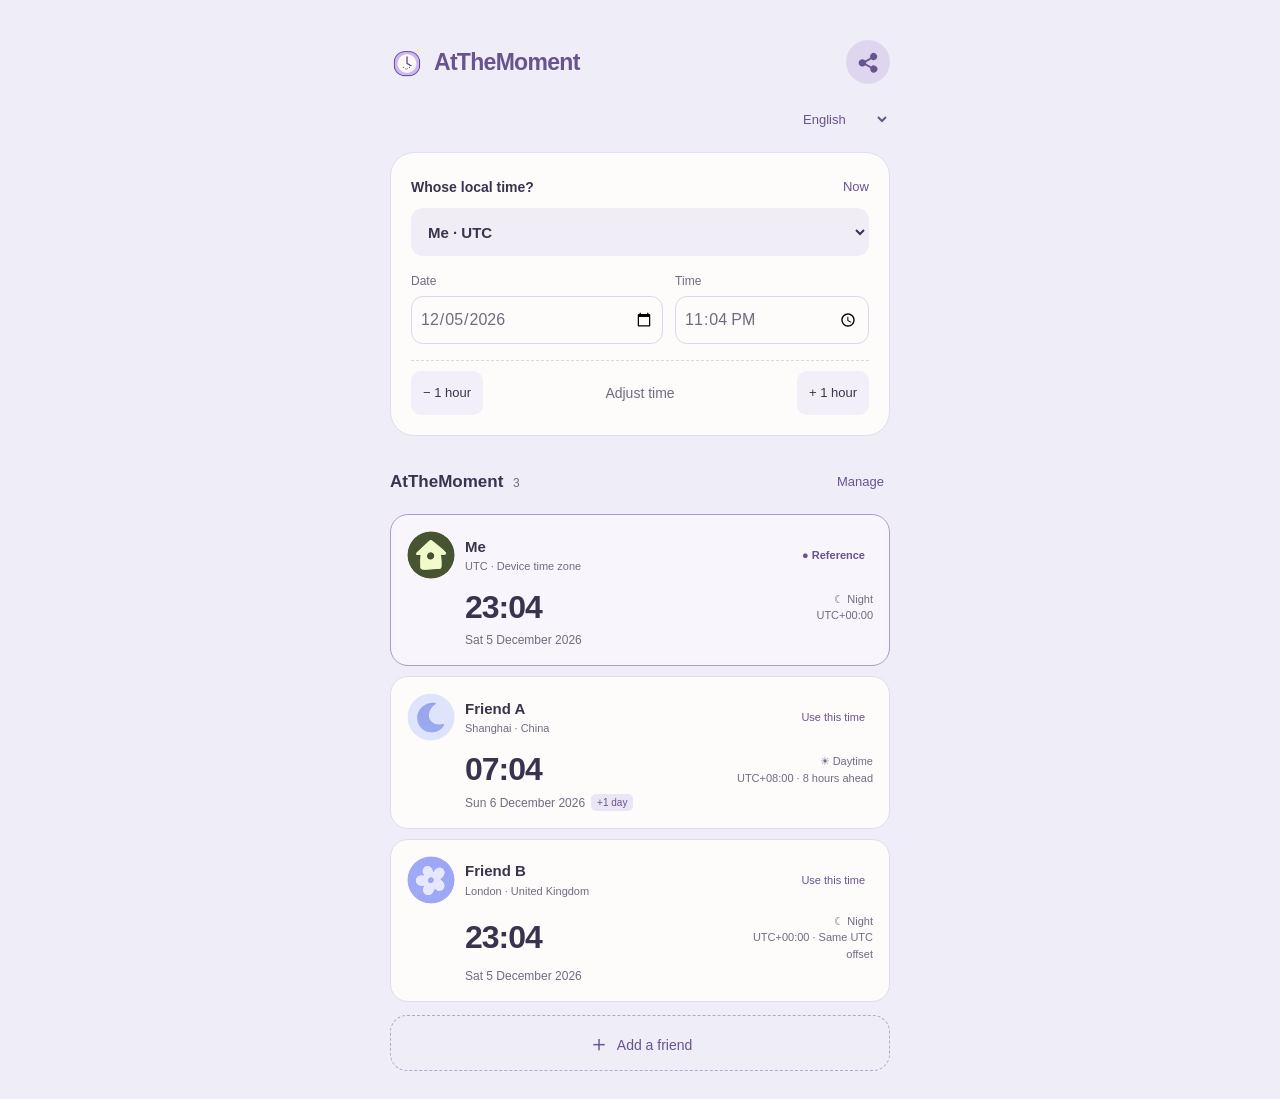
==== en.html @ 408392f7 "AtTheMoment: multilingual friend time-zone site Co-Authored-By: Claude Opus 5.5 <noreply@anthropic.c" ====
<!doctype html>
<html lang="en-GB" data-language="en"><head><meta charset="utf-8"><meta name="viewport" content="width=device-width,initial-scale=1,viewport-fit=cover"><meta name="theme-color" content="#eeedf8"><meta name="description" content="与此同时 AtTheMoment：朋友之间的时区换算。"><title>与此同时 · AtTheMoment</title><link rel="icon" href="logo.png" type="image/png"><link rel="stylesheet" href="style.css"><script defer src="time.js"></script><script defer src="i18n.js"></script><script defer src="app.js"></script></head>
<body><main>
<header><a class="brand" href="./" aria-label="与此同时 AtTheMoment 首页"><img class="brand-logo" src="logo.png" alt=""><span class="brand-name">与此同时</span></a><button id="share" class="icon-button" aria-label="分享"><svg viewBox="0 0 24 24" width="22" height="22" aria-hidden="true"><path fill="currentColor" d="M18 2a4 4 0 1 1-2.52 7.1l-5.6 3.11a4 4 0 0 1 0 1.58l5.6 3.11a4 4 0 1 1-.98 1.75l-5.61-3.12a4 4 0 1 1 0-5.06l5.61-3.12A4 4 0 0 1 18 2Z"/></svg></button></header><div class="language-row"><select id="language" aria-label="Language"><option value="zh">中文</option><option value="en">English</option><option value="ja">日本語</option><option value="ko">한국어</option></select></div>
<section class="planner" aria-label="选择约定时间"><div class="section-top"><label for="source">以谁的时间为基准？</label><button class="text-button" id="now">当前时间</button></div><select id="source" aria-label="基准朋友"></select><div class="date-time"><label>日期<input id="date" type="date" min="1900-01-01" max="2100-12-31" required></label><label>时间<input id="time" type="time" required></label></div><div id="time-error" class="error" role="alert" hidden></div><div id="fold-wrap" hidden><label for="fold">这一天有两个相同的时间，请选择</label><select id="fold"></select></div><div class="nudge"><button data-step="-60" aria-label="往前一小时">− 1 小时</button><span>挪一挪时间</span><button data-step="60" aria-label="往后一小时">+ 1 小时</button></div></section>
<div class="friends-title"><h2>与此同时 <span id="count"></span></h2><button id="manage" class="text-button">管理</button></div><section id="friends" aria-label="各地对应时间"></section><button id="add" class="add-button"><span>＋</span> 添加一位朋友</button>
</main>
<dialog id="friend-dialog"><form id="friend-form"><div class="dialog-top"><h2 id="dialog-title">朋友住在哪里？</h2><button type="button" class="icon-button close" aria-label="关闭">×</button></div><fieldset class="avatar-picker"><legend class="sr-only">选择头像</legend><div id="avatars"></div></fieldset><label for="name">名字</label><input id="name" placeholder="例如：我、小鱼、游戏搭子" maxlength="80" required autocomplete="off"><label for="city">城市 & 国家</label><input id="city" placeholder="搜索城市，例如：上海 / London, UK" autocomplete="off"><p id="search-hint" class="hint" aria-live="polite">输入中英文城市名，或选一个常用城市。</p><div id="results" class="results" aria-label="城市搜索结果"></div><a class="data-credit" href="https://open-meteo.com/en/docs/geocoding-api" target="_blank" rel="noopener">Open-Meteo / GeoNames · CC BY 4.0</a><p id="chosen" class="chosen" hidden></p><details class="manual"><summary>找不到城市？手动选择时区</summary><label for="manual-city">城市 / 国家名称</label><input id="manual-city" placeholder="填写地点"><label for="zone">IANA 时区</label><select id="zone"></select><button type="button" id="use-zone" class="text-button">使用这个地点</button></details><p id="form-error" class="error" role="alert" hidden></p><button type="submit" class="primary">添加朋友</button></form></dialog>
<dialog id="share-dialog"><div class="dialog-top"><h2>把这一刻分享出去</h2><button class="icon-button close" aria-label="关闭">×</button></div><button id="share-tool" class="primary">复制工具链接</button><button id="share-plan" class="secondary">复制这次约定的链接</button><p class="hint">约定链接会包含朋友姓名、地点与时间。</p><textarea id="copy-fallback" aria-label="请长按复制链接" readonly hidden></textarea></dialog>
<dialog id="import-dialog"><h2>朋友分享了一个约定</h2><p id="import-info"></p><p class="hint">载入后会替换这台设备上原来的名单和时间。</p><button id="import-yes" class="primary">载入这次约定</button><button id="import-no" class="secondary">保留我的名单</button></dialog>
<div id="toast" role="status" class="toast" hidden></div>
</body></html>
---- style.css ----
:root{--bg:#eeedf8;--paper:#fdfcfa;--ink:#39344d;--muted:#716b80;--purple:#69538e;--line:#dcd6e9;--pink:#f4dfe4;--green:#e5ebd9}*{box-sizing:border-box}body{margin:0;background:var(--bg);color:var(--ink);font-family:'Avenir Next','Trebuchet MS','PingFang SC','Microsoft YaHei',sans-serif;font-size:15px;line-height:1.5}button,input,select,textarea{font:inherit;color:inherit}button,a,input,select,summary{-webkit-tap-highlight-color:transparent}button{cursor:pointer}button:active{transform:translateY(1px)}button:focus-visible,a:focus-visible,summary:focus-visible{outline:3px solid var(--purple);outline-offset:3px}input:focus,select:focus{outline:2px solid #a58fc3;outline-offset:2px}button{border:0}main{max-width:548px;margin:auto;padding:20px 24px max(28px,env(safe-area-inset-bottom))}header{display:flex;align-items:center;justify-content:space-between}.brand{text-decoration:none;color:var(--purple);font-weight:650;font-size:16px;letter-spacing:-.5px;display:flex;align-items:center;gap:8px}.brand-mark{font-size:32px;line-height:1}.icon-button{width:44px;height:44px;background:transparent;border:1px solid var(--line);border-radius:50%;font-size:25px;display:inline-grid;place-items:center}.intro{position:relative;display:flex;align-items:center;justify-content:space-between;padding:29px 0 27px}.tiny{font-size:12px;color:var(--muted);letter-spacing:1px}h1{font-size:39px;line-height:1.3;letter-spacing:1px;margin:10px 0 12px;font-weight:650}p{margin:8px 0}.intro p{font-size:13px;color:var(--muted)}.mascot{width:148px;height:159px;transform:rotate(8deg);margin-right:-4px}.planner{padding:20px;background:var(--paper);border:1px solid #e2ddee;border-radius:24px}.section-top{display:flex;align-items:center;justify-content:space-between;gap:8px;margin-bottom:7px}.section-top label{font-size:13px;font-weight:600}.text-button{color:var(--purple);background:transparent;min-height:44px;padding:6px;font-size:13px}.section-top .text-button{margin:-8px -6px -8px 0}input,select,textarea{width:100%;min-width:0;border:1px solid var(--line);border-radius:12px;padding:12px;background:var(--paper);font-size:16px;min-height:48px}select{padding-right:28px}#source{background:#f0edf7;border-color:transparent;font-size:15px;font-weight:600}.date-time{display:grid;grid-template-columns:1.3fr 1fr;gap:12px;margin:16px 0}.date-time label{font-size:12px;color:var(--muted)}.date-time input{display:block;margin-top:6px;font-variant-numeric:tabular-nums;padding:10px 8px}.date-time span{font-size:10px;margin-left:3px}.nudge{display:flex;align-items:center;justify-content:space-between;border-top:1px dashed var(--line);padding-top:10px;gap:5px}.nudge button{background:#f2eff8;border-radius:10px;padding:8px 12px;min-height:44px;font-size:13px}.nudge span{font-size:11px;color:var(--muted)}.friends-title{display:flex;align-items:center;justify-content:space-between;margin:24px 0 10px}h2{font-size:15px;margin:0;font-weight:650}#count{font-size:12px;color:var(--muted);margin-left:5px;font-weight:400}#friends{display:grid;gap:10px}.friend{background:var(--paper);border:1px solid #e1dceb;border-radius:18px;padding:16px;position:relative}.friend.active{border-color:#af9acb;background:#f8f5fd}.friend-top{display:flex;align-items:center;gap:10px}.avatar{flex-shrink:0;width:42px;height:42px;background:#e4dcee;border-radius:15px;display:grid;place-items:center;color:var(--purple);font-size:18px;font-weight:600}.friend:nth-child(3n+2) .avatar{background:var(--green);color:#52613f}.friend:nth-child(3n) .avatar{background:var(--pink);color:#925b6b}.person{min-width:0;flex:1}.name{font-size:15px;font-weight:600;overflow-wrap:anywhere}.city{font-size:11px;color:var(--muted);overflow-wrap:anywhere}.source-button{flex-shrink:0;font-size:11px;color:var(--purple);min-height:44px;background:transparent;padding:6px 8px;border-radius:10px}.source-button[aria-pressed=true]{font-weight:600}.clockline{display:flex;align-items:center;justify-content:space-between;gap:10px;margin:9px 0 0 52px}.clock{font-size:32px;letter-spacing:-1px;line-height:1.2;font-variant-numeric:tabular-nums;font-weight:550}.day-state{font-size:11px;color:var(--muted);text-align:right}.date-label{font-size:12px;color:var(--muted);margin:5px 0 0 52px;display:flex;align-items:center;flex-wrap:wrap;gap:6px}.day-diff{background:#ebe6f5;color:var(--purple);padding:1px 6px;border-radius:5px;font-size:10px}.management{display:flex;justify-content:flex-end;border-top:1px dashed var(--line);margin-top:10px;padding-top:5px;gap:14px}.delete{color:#9e4257}.add-button{width:100%;border:1px dashed #b7a7cc;border-radius:17px;min-height:56px;margin-top:13px;background:transparent;color:var(--purple);font-size:14px}.add-button span{font-size:22px;vertical-align:-1px;margin-right:4px}footer{font-size:11px;color:var(--muted);text-align:center;margin-top:26px}footer p{margin:5px 0}.status-dot{display:inline-block;width:6px;height:6px;background:#849369;border-radius:50%;vertical-align:1px;margin-right:4px}details{text-align:left}footer details{margin:18px 0 0;padding-top:12px;border-top:1px solid var(--line)}summary{cursor:pointer;min-height:35px;padding:6px 0}footer details p{line-height:1.8}a{color:var(--purple)}dialog{border:1px solid var(--line);border-radius:26px;padding:24px;background:var(--paper);color:var(--ink);width:min(440px,calc(100% - 24px));max-height:88dvh;overflow-y:auto;box-shadow:0 20px 80px #39344d26}dialog::backdrop{background:#39344d55;backdrop-filter:blur(4px)}.dialog-top{display:flex;align-items:center;justify-content:space-between;gap:12px;margin-bottom:16px}.dialog-top h2,dialog>h2{font-size:20px}dialog label{display:block;font-size:13px;margin:15px 0 6px}dialog .primary{margin-top:20px}.hint{font-size:12px;color:var(--muted);line-height:1.7}.primary,.secondary{display:block;width:100%;padding:14px;border-radius:14px;min-height:50px;font-weight:600}.primary{background:var(--purple);color:white}.secondary{border:1px solid var(--line);background:transparent;margin-top:10px}.results{display:grid;gap:5px;max-height:240px;overflow-y:auto;margin-top:8px}.result{padding:10px 12px;border-radius:10px;text-align:left;background:#f0edf7;min-height:50px}.result span{display:block;font-size:11px;color:var(--muted)}.chosen{background:var(--green);color:#52613f;padding:12px;border-radius:12px;font-size:13px}.manual{font-size:12px;margin-top:15px}.error{font-size:12px;color:#a22e49;background:#fbe7ed;padding:10px;border-radius:10px;margin-top:10px}#fold-wrap{font-size:12px;margin-bottom:10px}#fold{margin-top:6px;font-size:13px}.toast{position:fixed;bottom:max(24px,env(safe-area-inset-bottom));left:50%;transform:translateX(-50%);background:var(--ink);color:white;border-radius:14px;padding:12px 20px;max-width:90%;width:max-content;font-size:13px;box-shadow:0 5px 25px #39344d22;z-index:5}.empty{text-align:center;padding:24px;color:var(--muted);font-size:14px}#copy-fallback{margin-top:15px;height:110px;font-size:12px}[hidden]{display:none!important}@media(min-width:760px){main{padding-top:36px}.intro{padding-top:38px;padding-bottom:34px}h1{font-size:44px}.mascot{width:165px;height:180px}}@media(max-width:360px){main{padding:15px}.intro .tiny{font-size:11px}h1{font-size:34px}.mascot{width:120px}.planner{padding:16px}.clockline,.date-label{margin-left:0}.clock{font-size:30px}}@media(prefers-reduced-motion:no-preference){button{transition:background .15s,transform .15s}dialog[open]{animation:appear .18s ease-out}@keyframes appear{from{opacity:0;transform:translateY(8px)}to{opacity:1;transform:translateY(0)}}}
h1{white-space:nowrap}@media(max-width:759px){.mascot{width:124px;flex-shrink:0}}@media(max-width:360px){.mascot{width:105px}}
.friend.invalid .day-state,.friend.invalid .date-label{visibility:hidden}
/* AtTheMoment: compact, tool-first header and supplied profile artwork. */
header{margin-bottom:24px;padding:4px 0}.brand{gap:9px}.brand-logo{width:50px;height:54px;object-fit:contain;transform:rotate(-5deg)}.brand-name{font-size:20px;letter-spacing:-.8px;font-weight:650}.section-top label{font-size:16px}.nudge span{font-size:14px}.friends-title h2{font-size:17px}.avatar,.friend:nth-child(3n+2) .avatar,.friend:nth-child(3n) .avatar{width:48px;height:48px;background:transparent;border-radius:50%;overflow:hidden}.avatar img{display:block;width:72px;height:72px;max-width:none;object-fit:contain}.avatar{display:flex;justify-content:center;align-items:center}.clockline,.date-label{margin-left:58px}.avatar-picker{padding:0;border:0;margin:0 0 12px;min-width:0}#avatars{display:grid;grid-template-columns:repeat(6,minmax(0,1fr));gap:4px}.avatar-choice{padding:0;min-width:0;width:100%;height:48px;display:flex;align-items:center;justify-content:center;overflow:hidden;border:2px solid transparent;border-radius:50%;background:transparent}.avatar-choice[aria-pressed=true]{border-color:var(--purple);background:#f0edf7}.avatar-choice img{width:60px;height:60px;max-width:none;object-fit:contain}.data-credit{display:inline-block;font-size:10px;color:var(--muted);margin-top:8px}.sr-only{position:absolute;width:1px;height:1px;padding:0;margin:-1px;overflow:hidden;clip:rect(0,0,0,0);white-space:nowrap;border:0}@media(max-width:360px){main{padding:16px}.brand-name{font-size:19px}.nudge span{font-size:13px}.nudge button{padding:8px}.clockline,.date-label{margin-left:0}.avatar-choice{height:44px}}
/* Shared circular image library. */
#avatars{grid-template-columns:repeat(6,minmax(0,1fr));gap:6px;justify-items:center;max-height:224px;overflow-y:auto;padding:4px;overscroll-behavior:contain}
.avatar-choice{width:100%;max-width:52px;height:auto;aspect-ratio:1;min-height:0;flex-shrink:0;border-radius:50%;padding:3px;background:transparent}
.avatar-choice[aria-pressed=true]{background:transparent}
.avatar-art{display:block;width:100%;aspect-ratio:1;border-radius:50%;overflow:hidden;flex-shrink:0}
.avatar-choice .avatar-art img{display:block;width:100%;height:100%;object-fit:contain;transform:none;flex-shrink:0}
.avatar,.friend:nth-child(3n+2) .avatar,.friend:nth-child(3n) .avatar{aspect-ratio:1;flex:0 0 48px;clip-path:circle(50%);border-radius:50%;background:transparent}
.avatar img{width:100%;height:100%;object-fit:contain;transform:none}
.brand-logo{width:32px;height:32px;transform:none}.brand-name{font-size:30px;line-height:32px;letter-spacing:1px}.brand{gap:10px}
#share{color:var(--purple);border:0;background:#ded6ee}#share svg{display:block}
@media(max-width:360px){#avatars{grid-template-columns:repeat(5,minmax(0,1fr))}.brand-name{font-size:28px}}
.language-row{display:flex;justify-content:flex-end;margin:-12px 0 14px}.language-row select{width:auto;min-height:38px;padding:6px 28px 6px 10px;border:0;background:transparent;color:var(--purple);font-size:13px}html:not([lang="zh-CN"]) .brand-name{font-size:23px;letter-spacing:-.7px}html:not([lang="zh-CN"]) .source-button{max-width:104px}html:not([lang="zh-CN"]) .section-top label{font-size:14px}html:not([lang="zh-CN"]) .day-state{max-width:145px}.section-top .text-button{flex-shrink:0}.brand-logo{width:34px;height:34px}html[lang="ko-KR"] .source-button{font-size:11px}@media(max-width:360px){html:not([lang="zh-CN"]) .brand-name{font-size:20px}.section-top label{font-size:14px}.date-time{grid-template-columns:1.1fr 1fr}}
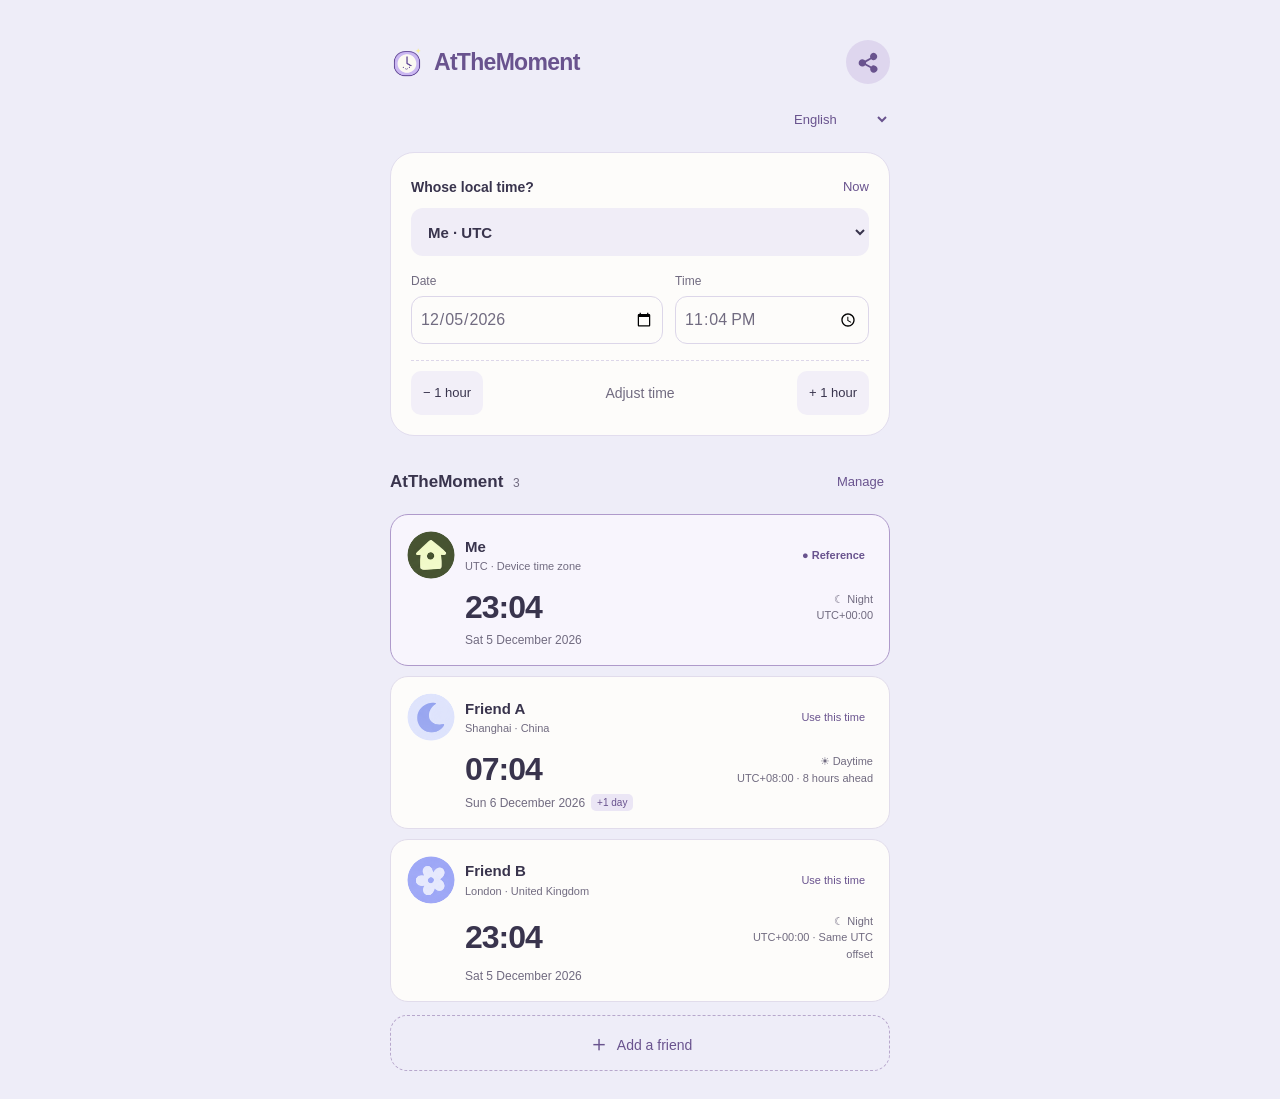
==== commit f7f6b694: "Add Traditional Chinese, in-page language switch, 117 offline cities, Chrome 61 compat, 小红书 build - " ====
--- a/en.html
+++ b/en.html
@@ -1,12 +1,12 @@
 <!doctype html>
-<html lang="en-GB" data-language="en"><head><meta charset="utf-8"><meta name="viewport" content="width=device-width,initial-scale=1,viewport-fit=cover"><meta name="theme-color" content="#eeedf8"><meta name="description" content="与此同时 AtTheMoment：朋友之间的时区换算。"><title>与此同时 · AtTheMoment</title><link rel="icon" href="logo.png" type="image/png"><link rel="stylesheet" href="style.css"><script defer src="time.js"></script><script defer src="i18n.js"></script><script defer src="app.js"></script></head>
+<html lang="en-GB" data-language="en"><head><meta charset="utf-8"><meta name="viewport" content="width=device-width,initial-scale=1,viewport-fit=cover"><meta name="theme-color" content="#eeedf8"><meta name="description" content="与此同时 AtTheMoment：朋友之间的时区换算。"><title>与此同时 · AtTheMoment</title><link rel="icon" href="assets/logo.png" type="image/png"><link rel="stylesheet" href="style.css"><script defer src="time.js"></script><script defer src="i18n.js"></script><script defer src="app.js"></script></head>
 <body><main>
-<header><a class="brand" href="./" aria-label="与此同时 AtTheMoment 首页"><img class="brand-logo" src="logo.png" alt=""><span class="brand-name">与此同时</span></a><button id="share" class="icon-button" aria-label="分享"><svg viewBox="0 0 24 24" width="22" height="22" aria-hidden="true"><path fill="currentColor" d="M18 2a4 4 0 1 1-2.52 7.1l-5.6 3.11a4 4 0 0 1 0 1.58l5.6 3.11a4 4 0 1 1-.98 1.75l-5.61-3.12a4 4 0 1 1 0-5.06l5.61-3.12A4 4 0 0 1 18 2Z"/></svg></button></header><div class="language-row"><select id="language" aria-label="Language"><option value="zh">中文</option><option value="en">English</option><option value="ja">日本語</option><option value="ko">한국어</option></select></div>
+<header><div class="brand"><img class="brand-logo" src="assets/logo.png" alt=""><span class="brand-name">与此同时</span></div><!--web-only--><button id="share" class="icon-button" aria-label="分享"><svg viewBox="0 0 24 24" width="22" height="22" aria-hidden="true"><path fill="currentColor" d="M18 2a4 4 0 1 1-2.52 7.1l-5.6 3.11a4 4 0 0 1 0 1.58l5.6 3.11a4 4 0 1 1-.98 1.75l-5.61-3.12a4 4 0 1 1 0-5.06l5.61-3.12A4 4 0 0 1 18 2Z"/></svg></button><!--/web-only--></header><div class="language-row"><select id="language" aria-label="Language"><option value="zh">简体中文</option><option value="zh-Hant">繁體中文</option><option value="en">English</option><option value="ja">日本語</option><option value="ko">한국어</option></select></div>
 <section class="planner" aria-label="选择约定时间"><div class="section-top"><label for="source">以谁的时间为基准？</label><button class="text-button" id="now">当前时间</button></div><select id="source" aria-label="基准朋友"></select><div class="date-time"><label>日期<input id="date" type="date" min="1900-01-01" max="2100-12-31" required></label><label>时间<input id="time" type="time" required></label></div><div id="time-error" class="error" role="alert" hidden></div><div id="fold-wrap" hidden><label for="fold">这一天有两个相同的时间，请选择</label><select id="fold"></select></div><div class="nudge"><button data-step="-60" aria-label="往前一小时">− 1 小时</button><span>挪一挪时间</span><button data-step="60" aria-label="往后一小时">+ 1 小时</button></div></section>
 <div class="friends-title"><h2>与此同时 <span id="count"></span></h2><button id="manage" class="text-button">管理</button></div><section id="friends" aria-label="各地对应时间"></section><button id="add" class="add-button"><span>＋</span> 添加一位朋友</button>
 </main>
-<dialog id="friend-dialog"><form id="friend-form"><div class="dialog-top"><h2 id="dialog-title">朋友住在哪里？</h2><button type="button" class="icon-button close" aria-label="关闭">×</button></div><fieldset class="avatar-picker"><legend class="sr-only">选择头像</legend><div id="avatars"></div></fieldset><label for="name">名字</label><input id="name" placeholder="例如：我、小鱼、游戏搭子" maxlength="80" required autocomplete="off"><label for="city">城市 & 国家</label><input id="city" placeholder="搜索城市，例如：上海 / London, UK" autocomplete="off"><p id="search-hint" class="hint" aria-live="polite">输入中英文城市名，或选一个常用城市。</p><div id="results" class="results" aria-label="城市搜索结果"></div><a class="data-credit" href="https://open-meteo.com/en/docs/geocoding-api" target="_blank" rel="noopener">Open-Meteo / GeoNames · CC BY 4.0</a><p id="chosen" class="chosen" hidden></p><details class="manual"><summary>找不到城市？手动选择时区</summary><label for="manual-city">城市 / 国家名称</label><input id="manual-city" placeholder="填写地点"><label for="zone">IANA 时区</label><select id="zone"></select><button type="button" id="use-zone" class="text-button">使用这个地点</button></details><p id="form-error" class="error" role="alert" hidden></p><button type="submit" class="primary">添加朋友</button></form></dialog>
-<dialog id="share-dialog"><div class="dialog-top"><h2>把这一刻分享出去</h2><button class="icon-button close" aria-label="关闭">×</button></div><button id="share-tool" class="primary">复制工具链接</button><button id="share-plan" class="secondary">复制这次约定的链接</button><p class="hint">约定链接会包含朋友姓名、地点与时间。</p><textarea id="copy-fallback" aria-label="请长按复制链接" readonly hidden></textarea></dialog>
-<dialog id="import-dialog"><h2>朋友分享了一个约定</h2><p id="import-info"></p><p class="hint">载入后会替换这台设备上原来的名单和时间。</p><button id="import-yes" class="primary">载入这次约定</button><button id="import-no" class="secondary">保留我的名单</button></dialog>
+<dialog id="friend-dialog"><form id="friend-form"><div class="dialog-top"><h2 id="dialog-title">朋友住在哪里？</h2><button type="button" class="icon-button close" aria-label="关闭">×</button></div><fieldset class="avatar-picker"><legend class="sr-only">选择头像</legend><div id="avatars"></div></fieldset><label for="name">名字</label><input id="name" placeholder="例如：我、小鱼、游戏搭子" maxlength="80" required autocomplete="off"><label for="city">城市 & 国家</label><input id="city" placeholder="搜索城市，例如：上海 / London, UK" autocomplete="off"><p id="search-hint" class="hint" aria-live="polite">输入中英文城市名，或选一个常用城市。</p><div id="results" class="results" aria-label="城市搜索结果"></div><!--web-only--><a class="data-credit" href="https://open-meteo.com/en/docs/geocoding-api" target="_blank" rel="noopener">Open-Meteo / GeoNames · CC BY 4.0</a><!--/web-only--><p id="chosen" class="chosen" hidden></p><details class="manual"><summary>找不到城市？手动选择时区</summary><label for="manual-city">城市 / 国家名称</label><input id="manual-city" placeholder="填写地点"><label for="zone">IANA 时区</label><select id="zone"></select><button type="button" id="use-zone" class="text-button">使用这个地点</button></details><p id="form-error" class="error" role="alert" hidden></p><button type="submit" class="primary">添加朋友</button></form></dialog>
+<!--web-only--><dialog id="share-dialog"><div class="dialog-top"><h2>把这一刻分享出去</h2><button class="icon-button close" aria-label="关闭">×</button></div><button id="share-tool" class="primary">复制工具链接</button><button id="share-plan" class="secondary">复制这次约定的链接</button><p class="hint">约定链接会包含朋友姓名、地点与时间。</p><textarea id="copy-fallback" aria-label="请长按复制链接" readonly hidden></textarea></dialog><!--/web-only-->
+<!--web-only--><dialog id="import-dialog"><h2>朋友分享了一个约定</h2><p id="import-info"></p><p class="hint">载入后会替换这台设备上原来的名单和时间。</p><button id="import-yes" class="primary">载入这次约定</button><button id="import-no" class="secondary">保留我的名单</button></dialog><!--/web-only-->
 <div id="toast" role="status" class="toast" hidden></div>
 </body></html>
--- a/style.css
+++ b/style.css
@@ -1,17 +1,20 @@
-:root{--bg:#eeedf8;--paper:#fdfcfa;--ink:#39344d;--muted:#716b80;--purple:#69538e;--line:#dcd6e9;--pink:#f4dfe4;--green:#e5ebd9}*{box-sizing:border-box}body{margin:0;background:var(--bg);color:var(--ink);font-family:'Avenir Next','Trebuchet MS','PingFang SC','Microsoft YaHei',sans-serif;font-size:15px;line-height:1.5}button,input,select,textarea{font:inherit;color:inherit}button,a,input,select,summary{-webkit-tap-highlight-color:transparent}button{cursor:pointer}button:active{transform:translateY(1px)}button:focus-visible,a:focus-visible,summary:focus-visible{outline:3px solid var(--purple);outline-offset:3px}input:focus,select:focus{outline:2px solid #a58fc3;outline-offset:2px}button{border:0}main{max-width:548px;margin:auto;padding:20px 24px max(28px,env(safe-area-inset-bottom))}header{display:flex;align-items:center;justify-content:space-between}.brand{text-decoration:none;color:var(--purple);font-weight:650;font-size:16px;letter-spacing:-.5px;display:flex;align-items:center;gap:8px}.brand-mark{font-size:32px;line-height:1}.icon-button{width:44px;height:44px;background:transparent;border:1px solid var(--line);border-radius:50%;font-size:25px;display:inline-grid;place-items:center}.intro{position:relative;display:flex;align-items:center;justify-content:space-between;padding:29px 0 27px}.tiny{font-size:12px;color:var(--muted);letter-spacing:1px}h1{font-size:39px;line-height:1.3;letter-spacing:1px;margin:10px 0 12px;font-weight:650}p{margin:8px 0}.intro p{font-size:13px;color:var(--muted)}.mascot{width:148px;height:159px;transform:rotate(8deg);margin-right:-4px}.planner{padding:20px;background:var(--paper);border:1px solid #e2ddee;border-radius:24px}.section-top{display:flex;align-items:center;justify-content:space-between;gap:8px;margin-bottom:7px}.section-top label{font-size:13px;font-weight:600}.text-button{color:var(--purple);background:transparent;min-height:44px;padding:6px;font-size:13px}.section-top .text-button{margin:-8px -6px -8px 0}input,select,textarea{width:100%;min-width:0;border:1px solid var(--line);border-radius:12px;padding:12px;background:var(--paper);font-size:16px;min-height:48px}select{padding-right:28px}#source{background:#f0edf7;border-color:transparent;font-size:15px;font-weight:600}.date-time{display:grid;grid-template-columns:1.3fr 1fr;gap:12px;margin:16px 0}.date-time label{font-size:12px;color:var(--muted)}.date-time input{display:block;margin-top:6px;font-variant-numeric:tabular-nums;padding:10px 8px}.date-time span{font-size:10px;margin-left:3px}.nudge{display:flex;align-items:center;justify-content:space-between;border-top:1px dashed var(--line);padding-top:10px;gap:5px}.nudge button{background:#f2eff8;border-radius:10px;padding:8px 12px;min-height:44px;font-size:13px}.nudge span{font-size:11px;color:var(--muted)}.friends-title{display:flex;align-items:center;justify-content:space-between;margin:24px 0 10px}h2{font-size:15px;margin:0;font-weight:650}#count{font-size:12px;color:var(--muted);margin-left:5px;font-weight:400}#friends{display:grid;gap:10px}.friend{background:var(--paper);border:1px solid #e1dceb;border-radius:18px;padding:16px;position:relative}.friend.active{border-color:#af9acb;background:#f8f5fd}.friend-top{display:flex;align-items:center;gap:10px}.avatar{flex-shrink:0;width:42px;height:42px;background:#e4dcee;border-radius:15px;display:grid;place-items:center;color:var(--purple);font-size:18px;font-weight:600}.friend:nth-child(3n+2) .avatar{background:var(--green);color:#52613f}.friend:nth-child(3n) .avatar{background:var(--pink);color:#925b6b}.person{min-width:0;flex:1}.name{font-size:15px;font-weight:600;overflow-wrap:anywhere}.city{font-size:11px;color:var(--muted);overflow-wrap:anywhere}.source-button{flex-shrink:0;font-size:11px;color:var(--purple);min-height:44px;background:transparent;padding:6px 8px;border-radius:10px}.source-button[aria-pressed=true]{font-weight:600}.clockline{display:flex;align-items:center;justify-content:space-between;gap:10px;margin:9px 0 0 52px}.clock{font-size:32px;letter-spacing:-1px;line-height:1.2;font-variant-numeric:tabular-nums;font-weight:550}.day-state{font-size:11px;color:var(--muted);text-align:right}.date-label{font-size:12px;color:var(--muted);margin:5px 0 0 52px;display:flex;align-items:center;flex-wrap:wrap;gap:6px}.day-diff{background:#ebe6f5;color:var(--purple);padding:1px 6px;border-radius:5px;font-size:10px}.management{display:flex;justify-content:flex-end;border-top:1px dashed var(--line);margin-top:10px;padding-top:5px;gap:14px}.delete{color:#9e4257}.add-button{width:100%;border:1px dashed #b7a7cc;border-radius:17px;min-height:56px;margin-top:13px;background:transparent;color:var(--purple);font-size:14px}.add-button span{font-size:22px;vertical-align:-1px;margin-right:4px}footer{font-size:11px;color:var(--muted);text-align:center;margin-top:26px}footer p{margin:5px 0}.status-dot{display:inline-block;width:6px;height:6px;background:#849369;border-radius:50%;vertical-align:1px;margin-right:4px}details{text-align:left}footer details{margin:18px 0 0;padding-top:12px;border-top:1px solid var(--line)}summary{cursor:pointer;min-height:35px;padding:6px 0}footer details p{line-height:1.8}a{color:var(--purple)}dialog{border:1px solid var(--line);border-radius:26px;padding:24px;background:var(--paper);color:var(--ink);width:min(440px,calc(100% - 24px));max-height:88dvh;overflow-y:auto;box-shadow:0 20px 80px #39344d26}dialog::backdrop{background:#39344d55;backdrop-filter:blur(4px)}.dialog-top{display:flex;align-items:center;justify-content:space-between;gap:12px;margin-bottom:16px}.dialog-top h2,dialog>h2{font-size:20px}dialog label{display:block;font-size:13px;margin:15px 0 6px}dialog .primary{margin-top:20px}.hint{font-size:12px;color:var(--muted);line-height:1.7}.primary,.secondary{display:block;width:100%;padding:14px;border-radius:14px;min-height:50px;font-weight:600}.primary{background:var(--purple);color:white}.secondary{border:1px solid var(--line);background:transparent;margin-top:10px}.results{display:grid;gap:5px;max-height:240px;overflow-y:auto;margin-top:8px}.result{padding:10px 12px;border-radius:10px;text-align:left;background:#f0edf7;min-height:50px}.result span{display:block;font-size:11px;color:var(--muted)}.chosen{background:var(--green);color:#52613f;padding:12px;border-radius:12px;font-size:13px}.manual{font-size:12px;margin-top:15px}.error{font-size:12px;color:#a22e49;background:#fbe7ed;padding:10px;border-radius:10px;margin-top:10px}#fold-wrap{font-size:12px;margin-bottom:10px}#fold{margin-top:6px;font-size:13px}.toast{position:fixed;bottom:max(24px,env(safe-area-inset-bottom));left:50%;transform:translateX(-50%);background:var(--ink);color:white;border-radius:14px;padding:12px 20px;max-width:90%;width:max-content;font-size:13px;box-shadow:0 5px 25px #39344d22;z-index:5}.empty{text-align:center;padding:24px;color:var(--muted);font-size:14px}#copy-fallback{margin-top:15px;height:110px;font-size:12px}[hidden]{display:none!important}@media(min-width:760px){main{padding-top:36px}.intro{padding-top:38px;padding-bottom:34px}h1{font-size:44px}.mascot{width:165px;height:180px}}@media(max-width:360px){main{padding:15px}.intro .tiny{font-size:11px}h1{font-size:34px}.mascot{width:120px}.planner{padding:16px}.clockline,.date-label{margin-left:0}.clock{font-size:30px}}@media(prefers-reduced-motion:no-preference){button{transition:background .15s,transform .15s}dialog[open]{animation:appear .18s ease-out}@keyframes appear{from{opacity:0;transform:translateY(8px)}to{opacity:1;transform:translateY(0)}}}
+:root{--bg:#eeedf8;--paper:#fdfcfa;--ink:#39344d;--muted:#716b80;--purple:#69538e;--line:#dcd6e9;--pink:#f4dfe4;--green:#e5ebd9}*{box-sizing:border-box}body{margin:0;background:var(--bg);color:var(--ink);font-family:'Avenir Next','Trebuchet MS','PingFang SC','Microsoft YaHei',sans-serif;font-size:15px;line-height:1.5}button,input,select,textarea{font:inherit;color:inherit}button,a,input,select,summary{-webkit-tap-highlight-color:transparent}button{cursor:pointer}button:active{transform:translateY(1px)}button:focus-visible,a:focus-visible,summary:focus-visible{outline:3px solid var(--purple);outline-offset:3px}input:focus,select:focus{outline:2px solid #a58fc3;outline-offset:2px}button{border:0}main{max-width:548px;margin:auto;padding:20px 24px 28px}@supports (padding:max(0px)){main{padding-bottom:max(28px,var(--safe-area-inset-bottom,env(safe-area-inset-bottom,0px)))}}header{display:flex;align-items:center;justify-content:space-between}.brand{text-decoration:none;color:var(--purple);font-weight:650;font-size:16px;letter-spacing:-.5px;display:flex;align-items:center;}.brand-mark{font-size:32px;line-height:1}.icon-button{width:44px;height:44px;background:transparent;border:1px solid var(--line);border-radius:50%;font-size:25px;display:inline-grid;place-items:center}.intro{position:relative;display:flex;align-items:center;justify-content:space-between;padding:29px 0 27px}.tiny{font-size:12px;color:var(--muted);letter-spacing:1px}h1{font-size:39px;line-height:1.3;letter-spacing:1px;margin:10px 0 12px;font-weight:650}p{margin:8px 0}.intro p{font-size:13px;color:var(--muted)}.mascot{width:148px;height:159px;transform:rotate(8deg);margin-right:-4px}.planner{padding:20px;background:var(--paper);border:1px solid #e2ddee;border-radius:24px}.section-top{display:flex;align-items:center;justify-content:space-between;margin-bottom:7px}.section-top label{font-size:13px;font-weight:600}.text-button{color:var(--purple);background:transparent;min-height:44px;padding:6px;font-size:13px}.section-top .text-button{margin:-8px -6px -8px 0}input,select,textarea{width:100%;min-width:0;border:1px solid var(--line);border-radius:12px;padding:12px;background:var(--paper);font-size:16px;min-height:48px}select{padding-right:28px}#source{background:#f0edf7;border-color:transparent;font-size:15px;font-weight:600}.date-time{display:grid;grid-template-columns:1.3fr 1fr;grid-gap:12px;gap:12px;margin:16px 0}.date-time label{font-size:12px;color:var(--muted)}.date-time input{display:block;margin-top:6px;font-variant-numeric:tabular-nums;padding:10px 8px}.date-time span{font-size:10px;margin-left:3px}.nudge{display:flex;align-items:center;justify-content:space-between;border-top:1px dashed var(--line);padding-top:10px;}.nudge button{background:#f2eff8;border-radius:10px;padding:8px 12px;min-height:44px;font-size:13px}.nudge span{font-size:11px;color:var(--muted)}.friends-title{display:flex;align-items:center;justify-content:space-between;margin:24px 0 10px}h2{font-size:15px;margin:0;font-weight:650}#count{font-size:12px;color:var(--muted);margin-left:5px;font-weight:400}#friends{display:grid;grid-gap:10px;gap:10px}.friend{background:var(--paper);border:1px solid #e1dceb;border-radius:18px;padding:16px;position:relative}.friend.active{border-color:#af9acb;background:#f8f5fd}.friend-top{display:flex;align-items:center;}.avatar{flex-shrink:0;width:42px;height:42px;background:#e4dcee;border-radius:15px;display:grid;place-items:center;color:var(--purple);font-size:18px;font-weight:600}.friend:nth-child(3n+2) .avatar{background:var(--green);color:#52613f}.friend:nth-child(3n) .avatar{background:var(--pink);color:#925b6b}.person{min-width:0;flex:1}.name{font-size:15px;font-weight:600;word-wrap:break-word;word-break:break-word;overflow-wrap:anywhere}.city{font-size:11px;color:var(--muted);word-wrap:break-word;word-break:break-word;overflow-wrap:anywhere}.source-button{flex-shrink:0;font-size:11px;color:var(--purple);min-height:44px;background:transparent;padding:6px 8px;border-radius:10px}.source-button[aria-pressed=true]{font-weight:600}.clockline{display:flex;align-items:center;justify-content:space-between;margin:9px 0 0 52px}.clock{font-size:32px;letter-spacing:-1px;line-height:1.2;font-variant-numeric:tabular-nums;font-weight:550}.day-state{font-size:11px;color:var(--muted);text-align:right}.date-label{font-size:12px;color:var(--muted);margin:5px 0 0 52px;display:flex;align-items:center;flex-wrap:wrap;}.day-diff{background:#ebe6f5;color:var(--purple);padding:1px 6px;border-radius:5px;font-size:10px}.management{display:flex;justify-content:flex-end;border-top:1px dashed var(--line);margin-top:10px;padding-top:5px;}.delete{color:#9e4257}.add-button{width:100%;border:1px dashed #b7a7cc;border-radius:17px;min-height:56px;margin-top:13px;background:transparent;color:var(--purple);font-size:14px}.add-button span{font-size:22px;vertical-align:-1px;margin-right:4px}footer{font-size:11px;color:var(--muted);text-align:center;margin-top:26px}footer p{margin:5px 0}.status-dot{display:inline-block;width:6px;height:6px;background:#849369;border-radius:50%;vertical-align:1px;margin-right:4px}details{text-align:left}footer details{margin:18px 0 0;padding-top:12px;border-top:1px solid var(--line)}summary{cursor:pointer;min-height:35px;padding:6px 0}footer details p{line-height:1.8}a{color:var(--purple)}dialog{border:1px solid var(--line);border-radius:26px;padding:24px;background:var(--paper);color:var(--ink);width:calc(100% - 24px);max-width:440px;max-height:88vh;overflow-y:auto;box-shadow:0 20px 80px #39344d26}dialog::backdrop{background:#39344d55;-webkit-backdrop-filter:blur(4px);backdrop-filter:blur(4px)}.dialog-top{display:flex;align-items:center;justify-content:space-between;margin-bottom:16px}.dialog-top h2,dialog>h2{font-size:20px}dialog label{display:block;font-size:13px;margin:15px 0 6px}dialog .primary{margin-top:20px}.hint{font-size:12px;color:var(--muted);line-height:1.7}.primary,.secondary{display:block;width:100%;padding:14px;border-radius:14px;min-height:50px;font-weight:600}.primary{background:var(--purple);color:white}.secondary{border:1px solid var(--line);background:transparent;margin-top:10px}.results{display:grid;grid-gap:5px;gap:5px;max-height:240px;overflow-y:auto;margin-top:8px}.result{padding:10px 12px;border-radius:10px;text-align:left;background:#f0edf7;min-height:50px}.result span{display:block;font-size:11px;color:var(--muted)}.chosen{background:var(--green);color:#52613f;padding:12px;border-radius:12px;font-size:13px}.manual{font-size:12px;margin-top:15px}.error{font-size:12px;color:#a22e49;background:#fbe7ed;padding:10px;border-radius:10px;margin-top:10px}#fold-wrap{font-size:12px;margin-bottom:10px}#fold{margin-top:6px;font-size:13px}.toast{position:fixed;bottom:24px;left:50%;transform:translateX(-50%);background:var(--ink);color:white;border-radius:14px;padding:12px 20px;max-width:90%;width:max-content;font-size:13px;box-shadow:0 5px 25px #39344d22;z-index:5}.empty{text-align:center;padding:24px;color:var(--muted);font-size:14px}#copy-fallback{margin-top:15px;height:110px;font-size:12px}[hidden]{display:none!important}@media(min-width:760px){main{padding-top:36px}.intro{padding-top:38px;padding-bottom:34px}h1{font-size:44px}.mascot{width:165px;height:180px}}@media(max-width:360px){main{padding:15px}.intro .tiny{font-size:11px}h1{font-size:34px}.mascot{width:120px}.planner{padding:16px}.clockline,.date-label{margin-left:0}.clock{font-size:30px}}@media(prefers-reduced-motion:no-preference){button{transition:background .15s,transform .15s}dialog[open]{animation:appear .18s ease-out}@keyframes appear{from{opacity:0;transform:translateY(8px)}to{opacity:1;transform:translateY(0)}}}
 h1{white-space:nowrap}@media(max-width:759px){.mascot{width:124px;flex-shrink:0}}@media(max-width:360px){.mascot{width:105px}}
 .friend.invalid .day-state,.friend.invalid .date-label{visibility:hidden}
 /* AtTheMoment: compact, tool-first header and supplied profile artwork. */
-header{margin-bottom:24px;padding:4px 0}.brand{gap:9px}.brand-logo{width:50px;height:54px;object-fit:contain;transform:rotate(-5deg)}.brand-name{font-size:20px;letter-spacing:-.8px;font-weight:650}.section-top label{font-size:16px}.nudge span{font-size:14px}.friends-title h2{font-size:17px}.avatar,.friend:nth-child(3n+2) .avatar,.friend:nth-child(3n) .avatar{width:48px;height:48px;background:transparent;border-radius:50%;overflow:hidden}.avatar img{display:block;width:72px;height:72px;max-width:none;object-fit:contain}.avatar{display:flex;justify-content:center;align-items:center}.clockline,.date-label{margin-left:58px}.avatar-picker{padding:0;border:0;margin:0 0 12px;min-width:0}#avatars{display:grid;grid-template-columns:repeat(6,minmax(0,1fr));gap:4px}.avatar-choice{padding:0;min-width:0;width:100%;height:48px;display:flex;align-items:center;justify-content:center;overflow:hidden;border:2px solid transparent;border-radius:50%;background:transparent}.avatar-choice[aria-pressed=true]{border-color:var(--purple);background:#f0edf7}.avatar-choice img{width:60px;height:60px;max-width:none;object-fit:contain}.data-credit{display:inline-block;font-size:10px;color:var(--muted);margin-top:8px}.sr-only{position:absolute;width:1px;height:1px;padding:0;margin:-1px;overflow:hidden;clip:rect(0,0,0,0);white-space:nowrap;border:0}@media(max-width:360px){main{padding:16px}.brand-name{font-size:19px}.nudge span{font-size:13px}.nudge button{padding:8px}.clockline,.date-label{margin-left:0}.avatar-choice{height:44px}}
+header{margin-bottom:24px;padding:4px 0}.brand{}.brand-logo{width:50px;height:54px;object-fit:contain;transform:rotate(-5deg)}.brand-name{font-size:20px;letter-spacing:-.8px;font-weight:650}.section-top label{font-size:16px}.nudge span{font-size:14px}.friends-title h2{font-size:17px}.avatar,.friend:nth-child(3n+2) .avatar,.friend:nth-child(3n) .avatar{width:48px;height:48px;background:transparent;border-radius:50%;overflow:hidden}.avatar img{display:block;width:72px;height:72px;max-width:none;object-fit:contain}.avatar{display:flex;justify-content:center;align-items:center}.clockline,.date-label{margin-left:58px}.avatar-picker{padding:0;border:0;margin:0 0 12px;min-width:0}#avatars{display:grid;grid-template-columns:repeat(6,minmax(0,1fr));grid-gap:4px;gap:4px}.avatar-choice{padding:0;min-width:0;width:100%;height:48px;display:flex;align-items:center;justify-content:center;overflow:hidden;border:2px solid transparent;border-radius:50%;background:transparent}.avatar-choice[aria-pressed=true]{border-color:var(--purple);background:#f0edf7}.avatar-choice img{width:60px;height:60px;max-width:none;object-fit:contain}.data-credit{display:inline-block;font-size:10px;color:var(--muted);margin-top:8px}.sr-only{position:absolute;width:1px;height:1px;padding:0;margin:-1px;overflow:hidden;clip:rect(0,0,0,0);white-space:nowrap;border:0}@media(max-width:360px){main{padding:16px}.brand-name{font-size:19px}.nudge span{font-size:13px}.nudge button{padding:8px}.clockline,.date-label{margin-left:0}.avatar-choice{height:44px}}
 /* Shared circular image library. */
-#avatars{grid-template-columns:repeat(6,minmax(0,1fr));gap:6px;justify-items:center;max-height:224px;overflow-y:auto;padding:4px;overscroll-behavior:contain}
-.avatar-choice{width:100%;max-width:52px;height:auto;aspect-ratio:1;min-height:0;flex-shrink:0;border-radius:50%;padding:3px;background:transparent}
+#avatars{grid-template-columns:repeat(6,minmax(0,1fr));grid-gap:6px;gap:6px;justify-items:center;max-height:224px;overflow-y:auto;padding:4px;overscroll-behavior:contain}
+.avatar-choice{width:100%;max-width:52px;height:48px;min-height:0;flex-shrink:0;border-radius:50%;padding:3px;background:transparent}
 .avatar-choice[aria-pressed=true]{background:transparent}
-.avatar-art{display:block;width:100%;aspect-ratio:1;border-radius:50%;overflow:hidden;flex-shrink:0}
+.avatar-art{display:block;width:100%;height:100%;border-radius:50%;overflow:hidden;flex-shrink:0}
 .avatar-choice .avatar-art img{display:block;width:100%;height:100%;object-fit:contain;transform:none;flex-shrink:0}
-.avatar,.friend:nth-child(3n+2) .avatar,.friend:nth-child(3n) .avatar{aspect-ratio:1;flex:0 0 48px;clip-path:circle(50%);border-radius:50%;background:transparent}
+.avatar,.friend:nth-child(3n+2) .avatar,.friend:nth-child(3n) .avatar{flex:0 0 48px;clip-path:circle(50%);border-radius:50%;background:transparent}
 .avatar img{width:100%;height:100%;object-fit:contain;transform:none}
-.brand-logo{width:32px;height:32px;transform:none}.brand-name{font-size:30px;line-height:32px;letter-spacing:1px}.brand{gap:10px}
+.brand-logo{width:32px;height:32px;transform:none}.brand-name{font-size:30px;line-height:32px;letter-spacing:1px}.brand{}
 #share{color:var(--purple);border:0;background:#ded6ee}#share svg{display:block}
 @media(max-width:360px){#avatars{grid-template-columns:repeat(5,minmax(0,1fr))}.brand-name{font-size:28px}}
-.language-row{display:flex;justify-content:flex-end;margin:-12px 0 14px}.language-row select{width:auto;min-height:38px;padding:6px 28px 6px 10px;border:0;background:transparent;color:var(--purple);font-size:13px}html:not([lang="zh-CN"]) .brand-name{font-size:23px;letter-spacing:-.7px}html:not([lang="zh-CN"]) .source-button{max-width:104px}html:not([lang="zh-CN"]) .section-top label{font-size:14px}html:not([lang="zh-CN"]) .day-state{max-width:145px}.section-top .text-button{flex-shrink:0}.brand-logo{width:34px;height:34px}html[lang="ko-KR"] .source-button{font-size:11px}@media(max-width:360px){html:not([lang="zh-CN"]) .brand-name{font-size:20px}.section-top label{font-size:14px}.date-time{grid-template-columns:1.1fr 1fr}}
+.language-row{display:flex;justify-content:flex-end;margin:-12px 0 14px}.language-row select{width:auto;min-height:38px;padding:6px 28px 6px 10px;border:0;background:transparent;color:var(--purple);font-size:13px}html:not([lang^="zh"]) .brand-name{font-size:23px;letter-spacing:-.7px}html:not([lang^="zh"]) .source-button{max-width:104px}html:not([lang^="zh"]) .section-top label{font-size:14px}html:not([lang^="zh"]) .day-state{max-width:145px}.section-top .text-button{flex-shrink:0}.brand-logo{width:34px;height:34px}html[lang="ko-KR"] .source-button{font-size:11px}@media(max-width:360px){html:not([lang^="zh"]) .brand-name{font-size:20px}.section-top label{font-size:14px}.date-time{grid-template-columns:1.1fr 1fr}}
+@supports (bottom:max(0px)){.toast{bottom:max(24px,var(--safe-area-inset-bottom,env(safe-area-inset-bottom,0px)))}}@supports (max-height:1dvh){dialog{max-height:88dvh}}
+.brand>*+*{margin-left:10px}.section-top>*+*,.nudge>*+*{margin-left:6px}.friend-top>*+*,.clockline>*+*{margin-left:10px}.date-label>*{margin-left:6px}.management>*+*{margin-left:14px}.dialog-top>*+*{margin-left:12px}@supports (aspect-ratio:1){.avatar-choice{height:auto;aspect-ratio:1}.avatar-art{height:auto;aspect-ratio:1}}
+html{touch-action:manipulation}
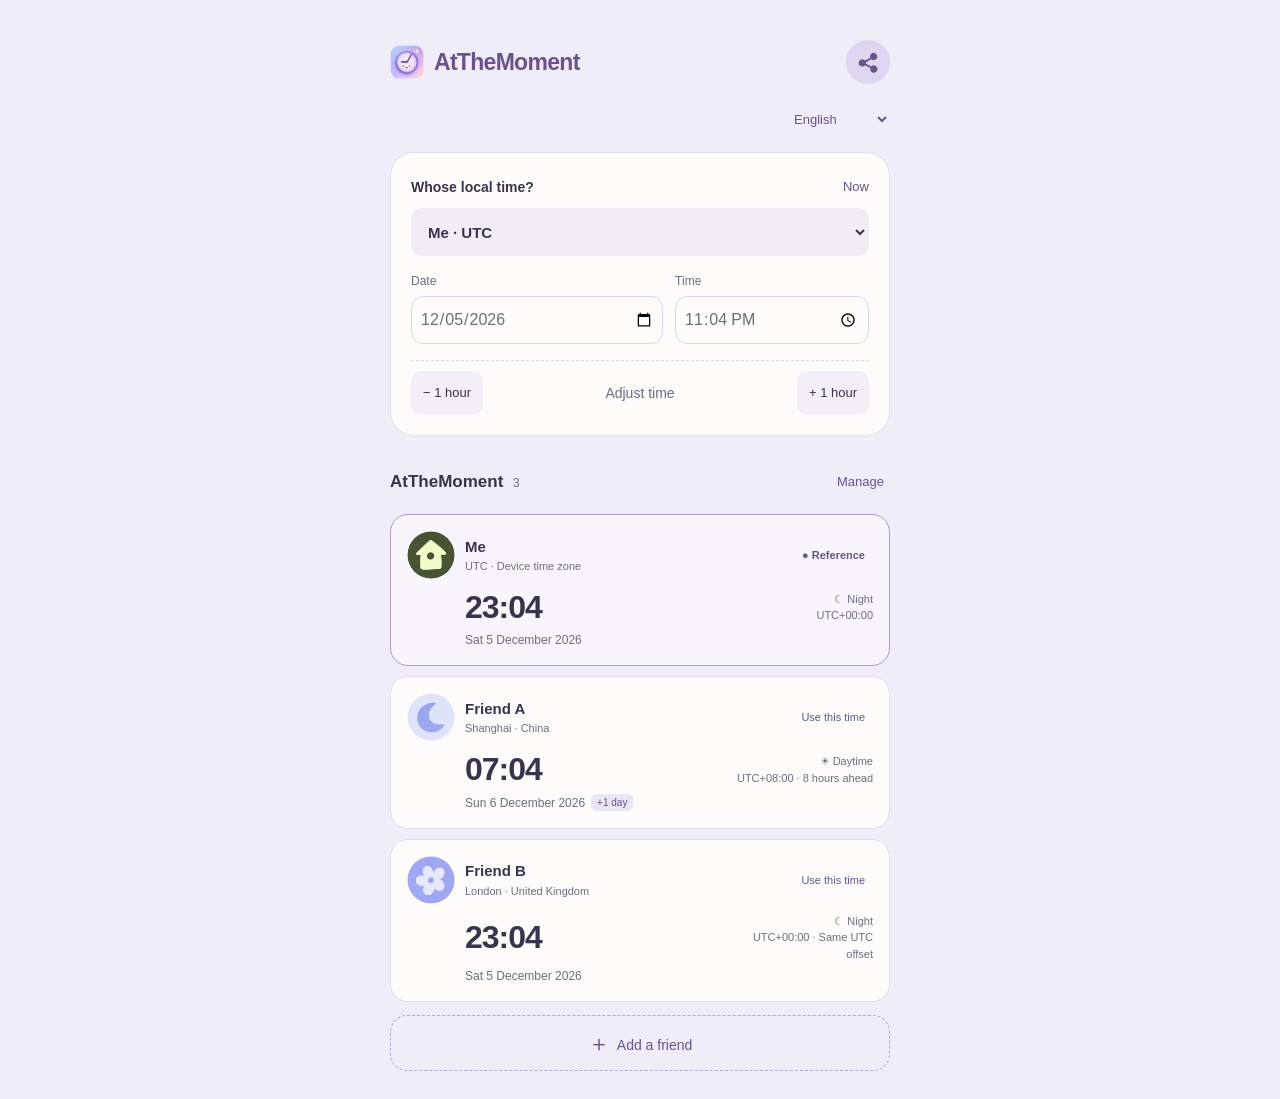
==== commit 3ebf26ea: "New app icon (smiling gradient clock) Co-Authored-By: Claude Opus 5.5 <noreply@anthropic.com> Claude" ====
--- a/en.html
+++ b/en.html
@@ -1,11 +1,11 @@
 <!doctype html>
-<html lang="en-GB" data-language="en"><head><meta charset="utf-8"><meta name="viewport" content="width=device-width,initial-scale=1,viewport-fit=cover"><meta name="theme-color" content="#eeedf8"><meta name="description" content="与此同时 AtTheMoment：朋友之间的时区换算。"><title>与此同时 · AtTheMoment</title><link rel="icon" href="assets/logo.png" type="image/png"><link rel="stylesheet" href="style.css"><script defer src="time.js"></script><script defer src="i18n.js"></script><script defer src="app.js"></script></head>
+<html lang="en-GB" data-language="en"><head><meta charset="utf-8"><meta name="viewport" content="width=device-width,initial-scale=1,viewport-fit=cover"><meta name="theme-color" content="#eeedf8"><meta name="description" content="与此同时 AtTheMoment：朋友之间的时区换算。"><title>与此同时 · AtTheMoment</title><link rel="icon" href="assets/logo.png?v=2026111405" type="image/png"><link rel="stylesheet" href="style.css?v=2026111405"><script defer src="time.js?v=2026111405"></script><script defer src="i18n.js?v=2026111405"></script><script defer src="app.js?v=2026111405"></script></head>
 <body><main>
-<header><div class="brand"><img class="brand-logo" src="assets/logo.png" alt=""><span class="brand-name">与此同时</span></div><!--web-only--><button id="share" class="icon-button" aria-label="分享"><svg viewBox="0 0 24 24" width="22" height="22" aria-hidden="true"><path fill="currentColor" d="M18 2a4 4 0 1 1-2.52 7.1l-5.6 3.11a4 4 0 0 1 0 1.58l5.6 3.11a4 4 0 1 1-.98 1.75l-5.61-3.12a4 4 0 1 1 0-5.06l5.61-3.12A4 4 0 0 1 18 2Z"/></svg></button><!--/web-only--></header><div class="language-row"><select id="language" aria-label="Language"><option value="zh">简体中文</option><option value="zh-Hant">繁體中文</option><option value="en">English</option><option value="ja">日本語</option><option value="ko">한국어</option></select></div>
+<header><div class="brand"><img class="brand-logo" src="assets/logo.png?v=2026111405" alt=""><span class="brand-name">与此同时</span></div><!--web-only--><button id="share" class="icon-button" aria-label="分享"><svg viewBox="0 0 24 24" width="22" height="22" aria-hidden="true"><path fill="currentColor" d="M18 2a4 4 0 1 1-2.52 7.1l-5.6 3.11a4 4 0 0 1 0 1.58l5.6 3.11a4 4 0 1 1-.98 1.75l-5.61-3.12a4 4 0 1 1 0-5.06l5.61-3.12A4 4 0 0 1 18 2Z"/></svg></button><!--/web-only--></header><div class="language-row"><select id="language" aria-label="Language"><option value="zh">简体中文</option><option value="zh-Hant">繁體中文</option><option value="en">English</option><option value="ja">日本語</option><option value="ko">한국어</option></select></div>
 <section class="planner" aria-label="选择约定时间"><div class="section-top"><label for="source">以谁的时间为基准？</label><button class="text-button" id="now">当前时间</button></div><select id="source" aria-label="基准朋友"></select><div class="date-time"><label>日期<input id="date" type="date" min="1900-01-01" max="2100-12-31" required></label><label>时间<input id="time" type="time" required></label></div><div id="time-error" class="error" role="alert" hidden></div><div id="fold-wrap" hidden><label for="fold">这一天有两个相同的时间，请选择</label><select id="fold"></select></div><div class="nudge"><button data-step="-60" aria-label="往前一小时">− 1 小时</button><span>挪一挪时间</span><button data-step="60" aria-label="往后一小时">+ 1 小时</button></div></section>
 <div class="friends-title"><h2>与此同时 <span id="count"></span></h2><button id="manage" class="text-button">管理</button></div><section id="friends" aria-label="各地对应时间"></section><button id="add" class="add-button"><span>＋</span> 添加一位朋友</button>
 </main>
-<dialog id="friend-dialog"><form id="friend-form"><div class="dialog-top"><h2 id="dialog-title">朋友住在哪里？</h2><button type="button" class="icon-button close" aria-label="关闭">×</button></div><fieldset class="avatar-picker"><legend class="sr-only">选择头像</legend><div id="avatars"></div></fieldset><label for="name">名字</label><input id="name" placeholder="例如：我、小鱼、游戏搭子" maxlength="80" required autocomplete="off"><label for="city">城市 & 国家</label><input id="city" placeholder="搜索城市，例如：上海 / London, UK" autocomplete="off"><p id="search-hint" class="hint" aria-live="polite">输入中英文城市名，或选一个常用城市。</p><div id="results" class="results" aria-label="城市搜索结果"></div><!--web-only--><a class="data-credit" href="https://open-meteo.com/en/docs/geocoding-api" target="_blank" rel="noopener">Open-Meteo / GeoNames · CC BY 4.0</a><!--/web-only--><p id="chosen" class="chosen" hidden></p><details class="manual"><summary>找不到城市？手动选择时区</summary><label for="manual-city">城市 / 国家名称</label><input id="manual-city" placeholder="填写地点"><label for="zone">IANA 时区</label><select id="zone"></select><button type="button" id="use-zone" class="text-button">使用这个地点</button></details><p id="form-error" class="error" role="alert" hidden></p><button type="submit" class="primary">添加朋友</button></form></dialog>
+<dialog id="friend-dialog"><form id="friend-form"><div class="dialog-top"><h2 id="dialog-title">朋友住在哪里？</h2><button type="button" class="icon-button close" aria-label="关闭">×</button></div><fieldset class="avatar-picker"><legend class="sr-only">选择头像</legend><div id="avatars"></div></fieldset><label for="name">名字</label><input id="name" placeholder="例如：我、小鱼、游戏搭子" maxlength="80" required autocomplete="off"><label for="city">城市 & 地区</label><input id="city" placeholder="搜索城市，例如：上海 / London, UK" autocomplete="off"><p id="search-hint" class="hint" aria-live="polite">输入中英文城市名，或选一个常用城市。</p><div id="results" class="results" aria-label="城市搜索结果"></div><!--web-only--><a class="data-credit" href="https://open-meteo.com/en/docs/geocoding-api" target="_blank" rel="noopener">Open-Meteo / GeoNames · CC BY 4.0</a><!--/web-only--><p id="chosen" class="chosen" hidden></p><details class="manual"><summary>找不到城市？手动选择时区</summary><label for="manual-city">城市 / 地区名称</label><input id="manual-city" placeholder="填写地点"><label for="zone">IANA 时区</label><select id="zone"></select><button type="button" id="use-zone" class="text-button">使用这个地点</button></details><p id="form-error" class="error" role="alert" hidden></p><button type="submit" class="primary">添加朋友</button></form></dialog>
 <!--web-only--><dialog id="share-dialog"><div class="dialog-top"><h2>把这一刻分享出去</h2><button class="icon-button close" aria-label="关闭">×</button></div><button id="share-tool" class="primary">复制工具链接</button><button id="share-plan" class="secondary">复制这次约定的链接</button><p class="hint">约定链接会包含朋友姓名、地点与时间。</p><textarea id="copy-fallback" aria-label="请长按复制链接" readonly hidden></textarea></dialog><!--/web-only-->
 <!--web-only--><dialog id="import-dialog"><h2>朋友分享了一个约定</h2><p id="import-info"></p><p class="hint">载入后会替换这台设备上原来的名单和时间。</p><button id="import-yes" class="primary">载入这次约定</button><button id="import-no" class="secondary">保留我的名单</button></dialog><!--/web-only-->
 <div id="toast" role="status" class="toast" hidden></div>
